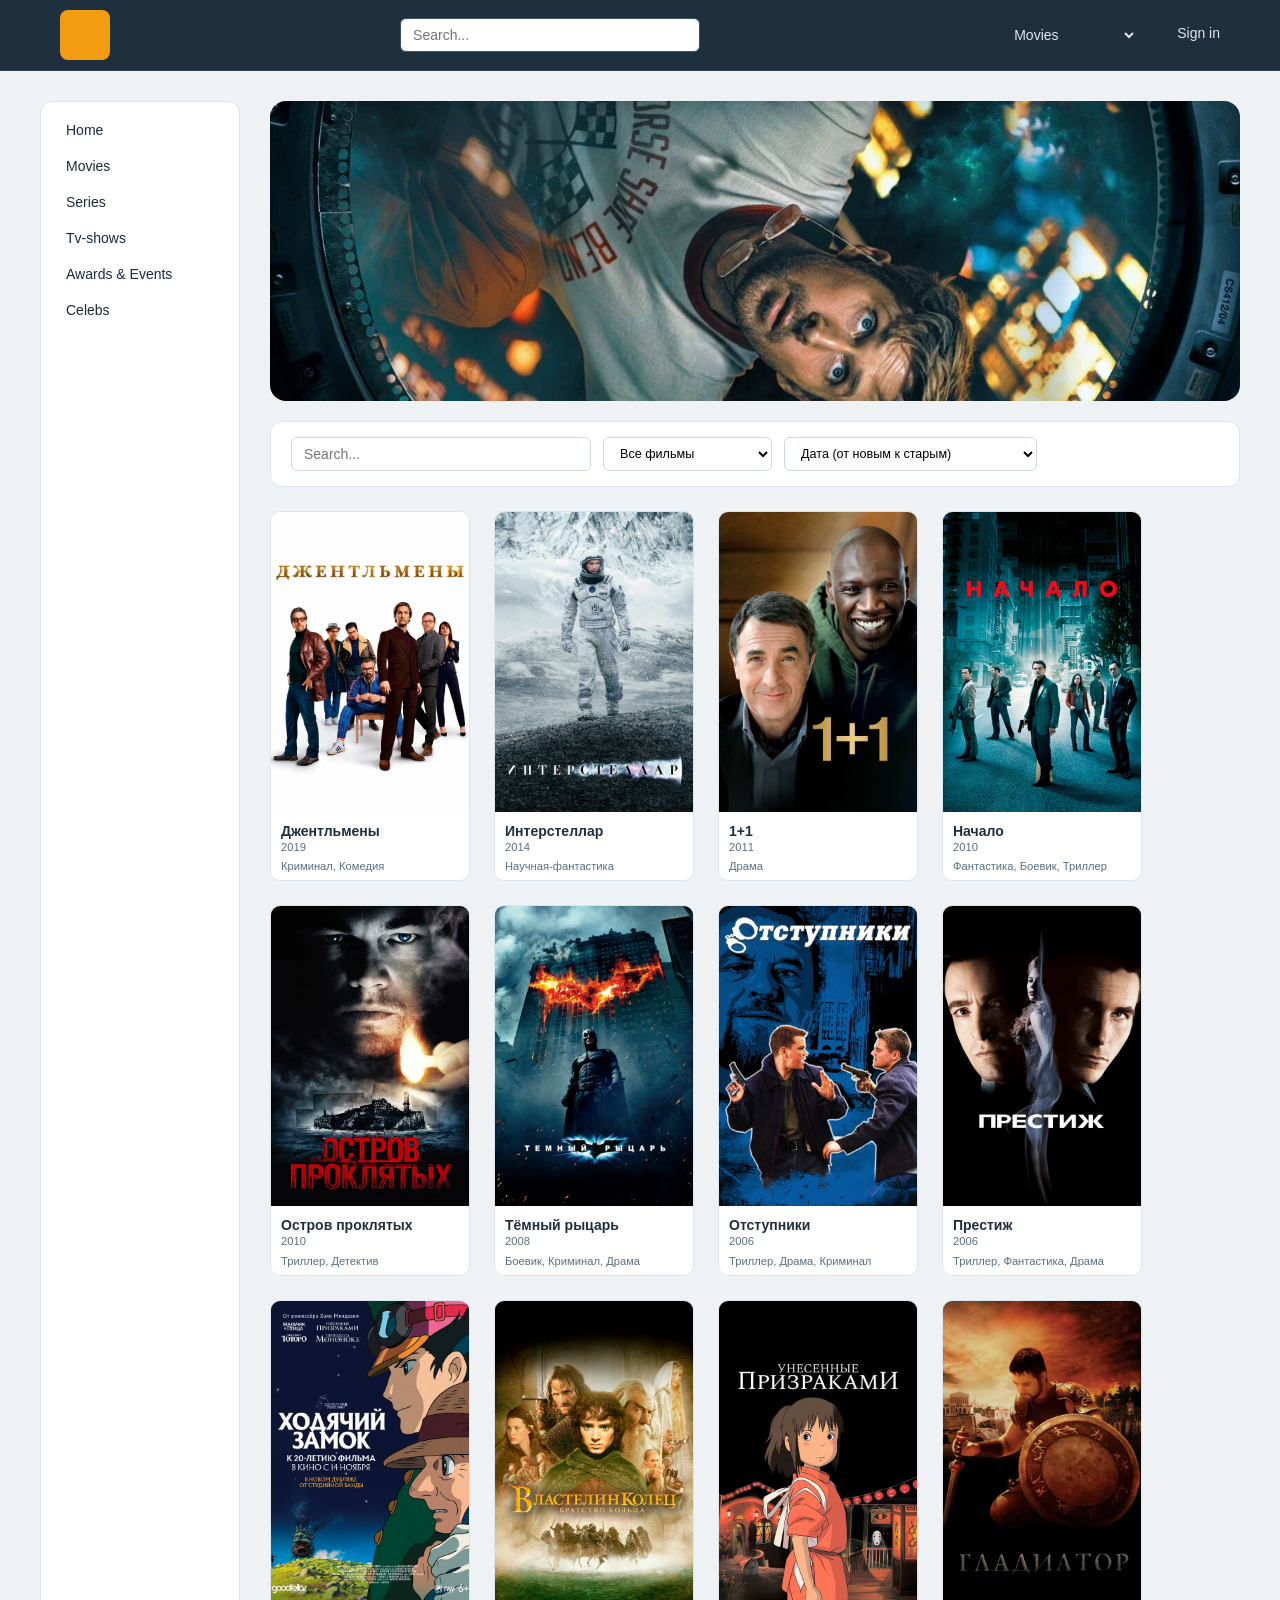
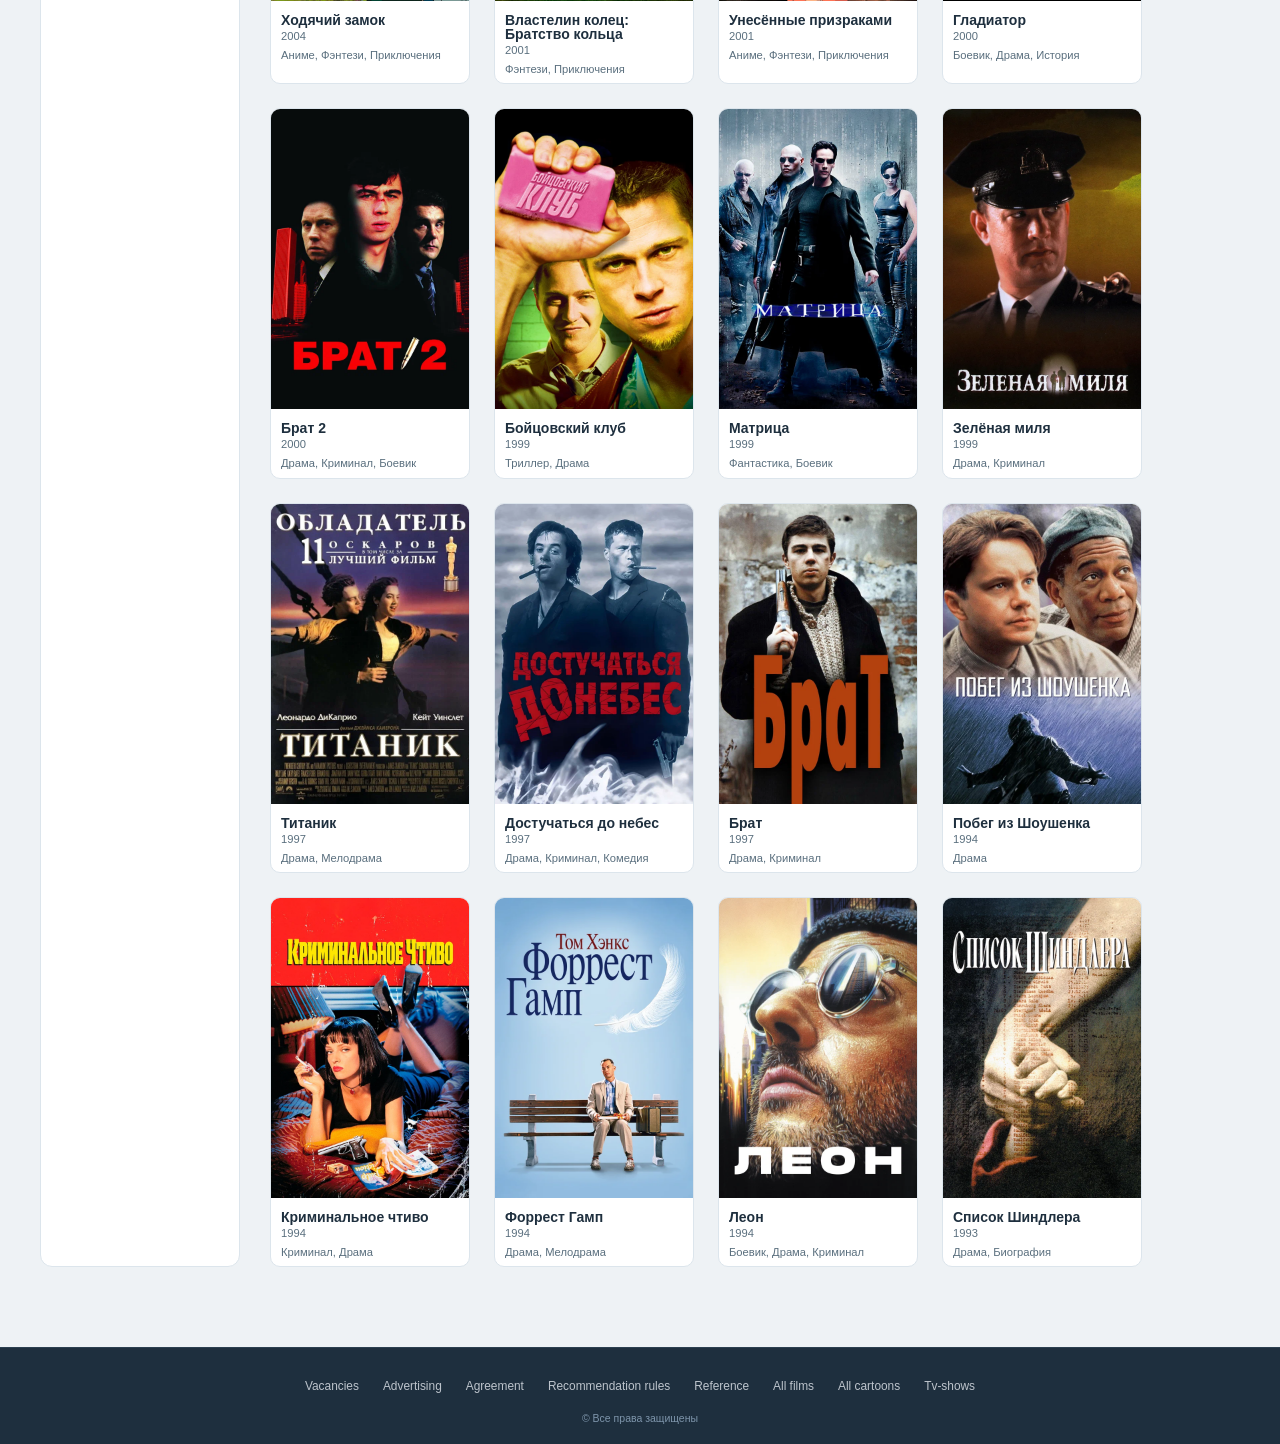
==== index.html @ ff0f5ed8 "first" ====
<!DOCTYPE html>
<html lang="en">
<head>
    <meta charset="UTF-8">
    <meta name="viewport" content="width=device-width, initial-scale=1.0">
    <title>Document</title>
    <link rel="stylesheet" href="static/css/null.css">
    <link rel="stylesheet" href="static/css/allPages.css">
    <link rel="stylesheet" href="static/css/mainPage.css">
</head>
<body>
    <div class="content">
        <header>
            <div class="container header-container">
                <a href="index.html"><div class="logo"></div></a>
                <input type="search" class="header-searchbox" placeholder="Search...">
                <nav class="header-nav">
                    <ul class="header-nav_list">
                        <li class="header-nav_list_item">
                            <select name="navigation_items" class="navigation_items">
                                <option value="Movies">Movies</option>
                                <option value="TvShows">Tv Shows</option>
                                <option value="AwardsAndEvents">Awards & Events</option>
                                <option value="Watch">Watch</option>
                                <option value="Celebs">Celebs</option>
                            </select>
                        </li>
                        <li class="header-nav_list_item"><a href="./friends.html" id="community"></a></li>
                        <li class="header-nav_list_item"><a id="login"></a></li>
                    </ul>
                </nav>
            </div>
        </header>
        <main>
            <div class="container main-container">
                <aside class="main-sidebar">
                    <ul class="content_nav">
                        <li class="content_nav_item">
                            <a href="" class="content_nav_item_link">Home</a>
                        </li>
                        <li class="content_nav_item">
                            <a href="" class="content_nav_item_link">Movies</a>
                        </li>
                        <li class="content_nav_item">
                            <a href="" class="content_nav_item_link">Series</a>
                        </li>
                        <li class="content_nav_item">
                            <a href="" class="content_nav_item_link">Tv-shows</a>
                        </li>
                        <li class="content_nav_item">
                            <a href="" class="content_nav_item_link">Awards & Events</a>
                        </li>
                        <li class="content_nav_item">
                            <a href="" class="content_nav_item_link">Celebs</a>
                        </li>
                    </ul>   
                </aside>
                <div class="main-content">
                    <div class="main_image"></div>
                    <form method="get" id="main_form">
                        <input type="search" class="main_content_searchbox" placeholder="Search...">
                        <select name="genres" id="filtres_select">
                            <option value="all">Все фильмы</option>
                        </select>
                        <select name="sort" id="sort_select">
                            <option value="date">Дата (от новым к старым)</option>
                            <option value="date-reverse">Дата (от старых к новым)</option>
                            <option value="alphabet">По алфавиту</option>
                            <option value="reverse-alphabet">По алфавиту (в обратном порядке)</option>
                        </select>
                    </form>
                    <div class="titles_list">                                                                                                              
                    </div>
                </div>
            </div>
        </main>
    </div>
    <footer>
        <div class="container footer_container">
            <ul class="extra_information_list">
                <li class="extra_information_list_item">
                    <a href="">Vacancies</a>
                </li>
                <li class="extra_information_list_item">
                    <a href="">Advertising</a>
                </li>
                <li class="extra_information_list_item">
                    <a href="">Agreement</a>
                </li>
                <li class="extra_information_list_item">
                    <a href="">Recommendation rules</a>
                </li>
                <li class="extra_information_list_item">
                    <a href="">Reference</a>
                </li>
                <li class="extra_information_list_item">
                    <a href="">All films</a>
                </li>
                <li class="extra_information_list_item">
                    <a href="">All cartoons</a>
                </li>
                <li class="extra_information_list_item">
                    <a href="">Tv-shows</a>
                </li>
            </ul>
            <p class="rights">&copy; Все права защищены</p>
        </div>
    </footer>
    <script src="./static/js/main.js" type="module"></script>
</body>
</html>
---- static/css/null.css ----
* {
  padding: 0;
  margin: 0;
  border: 0;
}

*, *:before, *:after {
  box-sizing: border-box;
}

:focus, :active {
  outline: none;
}

a:focus, a:active {
  outline: none;
}

nav, footer, header, aside {
  display: block;
}

html, body {
  height: 100%;
  width: 100%;
  font-size: 100%;
  line-height: 1;
  font-size: 14px;
  -ms-text-size-adjust: 100%;
  -moz-text-size-adjust: 100%;
  -webkit-text-size-adjust: 100%;
}

input, button, textarea {
  font-family: inherit;
}

input::-ms-clear {
  display: none;
}

button {
  cursor: pointer;
}

button::-moz-focus-inner {
  padding: 0;
  border: 0;
}

a, a:visited {
  text-decoration: none;
  color: inherit;
}

a:hover {
  text-decoration: none;
}

ul li {
  list-style: none;
}

img {
  vertical-align: top;
}

h1, h2, h3, h4, h5, h6 {
  font-size: inherit;
  font-weight: inherit;
}
---- static/css/allPages.css ----
* {
    margin: 0;
    padding: 0;
    box-sizing: border-box;
}

body {
    font-family: Arial, Helvetica, sans-serif;
    background-color: #eef2f5;
    color: #1a2a3a;
}

.content {
    min-height: 100vh;
}

.container {
    width: 1200px;
    margin: 0 auto;
    padding: 0 20px;
}

/* ----- Header (общий) ----- */
header {
    background-color: #1e2f3e;
    border-bottom: 1px solid #2c4050;
}

.header-container {
    display: flex;
    align-items: center;
    justify-content: space-between;
    padding: 10px 20px;
}

.logo {
    width: 50px;
    height: 50px;
    background-color: #f39c12;
    border-radius: 8px;
}

.header-searchbox {
    width: 300px;
    padding: 8px 12px;
    border: 1px solid #3a5266;
    background-color: #ffffff;
    border-radius: 6px;
    font-size: 14px;
}

.header-nav_list {
    display: flex;
    list-style: none;
}

.header-nav_list_item {
    margin-left: 20px;
}

.header-nav_list_item a,
.header-nav_list_item select {
    color: #e0e6ed;
    text-decoration: none;
    background: none;
    border: none;
    font-size: 14px;
    cursor: pointer;
}

.header-nav_list_item a:hover,
.header-nav_list_item select:hover {
    color: #f39c12;
}

/* ----- Карточки фильмов (общие для главной и профиля) ----- */
.titles_list {
    display: flex;
    flex-wrap: wrap;
    gap: 24px;
    margin-top: 24px;
}

.title {
    width: 200px;
    background: #ffffff;
    border: 1px solid #dce5ec;
    border-radius: 10px;
    overflow: hidden;
    cursor: pointer;
    transition: box-shadow 0.2s;
}

.title:hover {
    box-shadow: 0 4px 12px rgba(0,0,0,0.1);
}

.title_image {
    width: 100%;
    height: 300px;
    background-color: #bdc4cc;
    background-size: cover;
    background-position: center;
}

.title_name {
    font-weight: bold;
    margin: 12px 10px 4px;
    font-size: 1rem;
    color: #1e2f3e;
}

.year,
.tags {
    margin: 0 10px 8px;
    font-size: 0.8rem;
    color: #5a6f7e;
}

.tags {
    white-space: nowrap;
    overflow: hidden;
    text-overflow: ellipsis;
}

/* ----- Блок рецензий (общий для страницы фильма и профиля) ----- */
.reviewContainer {
    background: #ffffff;
    border: 1px solid #dce5ec;
    border-radius: 16px;
    padding: 18px;
    margin-bottom: 16px;
}

.reviewAuthor {
    font-weight: bold;
    margin-bottom: 8px;
    color: #f39c12;
}

.reviewTitle {
    font-size: 1rem;
    font-weight: 600;
    margin-bottom: 6px;
}

.reviewText {
    font-size: 0.9rem;
    line-height: 1.4;
}

/* ----- Оценки (звёзды) ----- */
.raiting {
    display: flex;
    gap: 4px;
    margin-top: 8px;
}

.raitingStar {
    width: 18px;
    height: 18px;
    background-image: url("../img/Star.svg");
    background-size: contain;
    background-repeat: no-repeat;
}

.error_alert {
    color: #e74c3c;
    margin-top: 12px;
}

/* ----- Кнопки рекомендаций (общие для главной) ----- */
#recomendationsButton,
#friendsRecomendationsButton {
    background: none;
    border: 1px solid #f39c12;
    color: #f39c12;
    cursor: pointer;
    padding: 8px 16px;
    border-radius: 30px;
    font-weight: bold;
    font-size: 0.9rem;
    min-width: 160px;
    text-align: center;
    transition: all 0.2s;
}

#recomendationsButton:hover,
#friendsRecomendationsButton:hover {
    background-color: #f39c12;
    color: #1e2f3e;
}

/* ----- Footer (общий) ----- */
footer {
    background: #1e2f3e;
    border-top: 1px solid #2c4050;
    margin-top: 50px;
    padding: 30px 0 20px;
    text-align: center;
}

.extra_information_list {
    display: flex;
    justify-content: center;
    gap: 24px;
    list-style: none;
    margin-bottom: 20px;
}

.extra_information_list_item a {
    color: #bdc4cc;
    text-decoration: none;
    font-size: 0.85rem;
}

.extra_information_list_item a:hover {
    color: #f39c12;
}

.rights {
    font-size: 0.75rem;
    color: #7e95ab;
}
---- static/css/mainPage.css ----
.main-container {
    display: flex;
    gap: 30px;
    padding: 30px 0;
}

.main-sidebar {
    width: 200px;
    background: #ffffff;
    border: 1px solid #dce5ec;
    border-radius: 12px;
    padding: 15px;
}

.content_nav_item_link {
    color: #2c4050;
    text-decoration: none;
    display: block;
    padding: 6px 10px;
    border-radius: 6px;
}

.main_image {
    height: 300px;
    background-color: #bdc4cc;
    border-radius: 16px;
    margin-bottom: 20px;
}

form {
    background: #ffffff;
    padding: 15px 20px;
    margin-bottom: 20px;
    border: 1px solid #dce5ec;
    border-radius: 12px;
    display: flex;
    flex-wrap: wrap;
    align-items: center;
    gap: 12px;
}

.main_content_searchbox {
    width: 300px;
    padding: 8px 12px;
    border: 1px solid #cbd8e4;
    border-radius: 6px;
    font-size: 14px;
}

.content_nav_item {
    margin-bottom: 10px;
}

.content_nav_item_link:hover {
    background-color: #fef5e8;
    color: #f39c12;
}

.main-content {
    flex: 1;
}

.main_content_searchbox {
    width: 300px;
    padding: 8px 12px;
    border: 1px solid #cbd8e4;
    border-radius: 6px;
    font-size: 14px;
}

#filtres_select,
#sort_select {
    padding: 8px 12px;
    border: 1px solid #cbd8e4;
    border-radius: 6px;
    background: #ffffff;
    font-size: 0.9rem;
}

.main_image {

    background-image: url("../img/miniposter.jpg");
    background-repeat: no-repeat;
    background-size: cover;
    background-position: -20%;

}
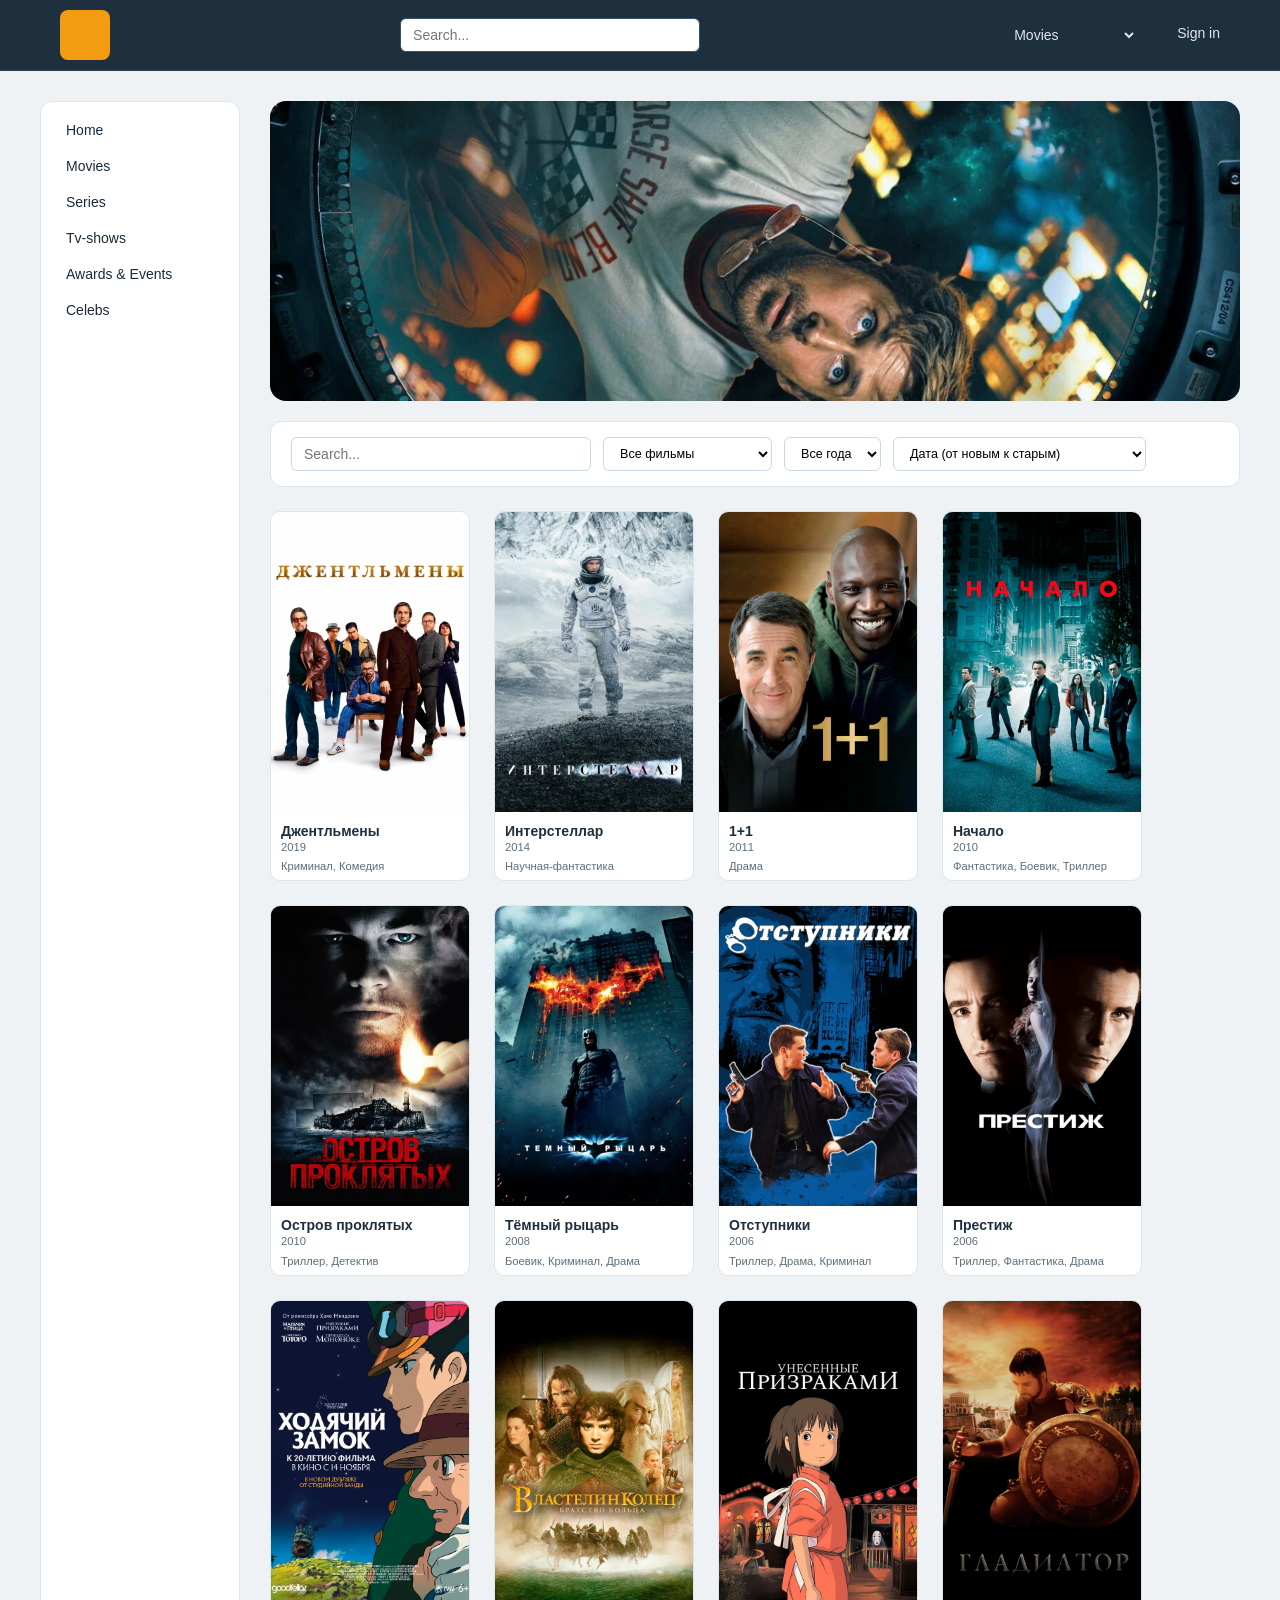
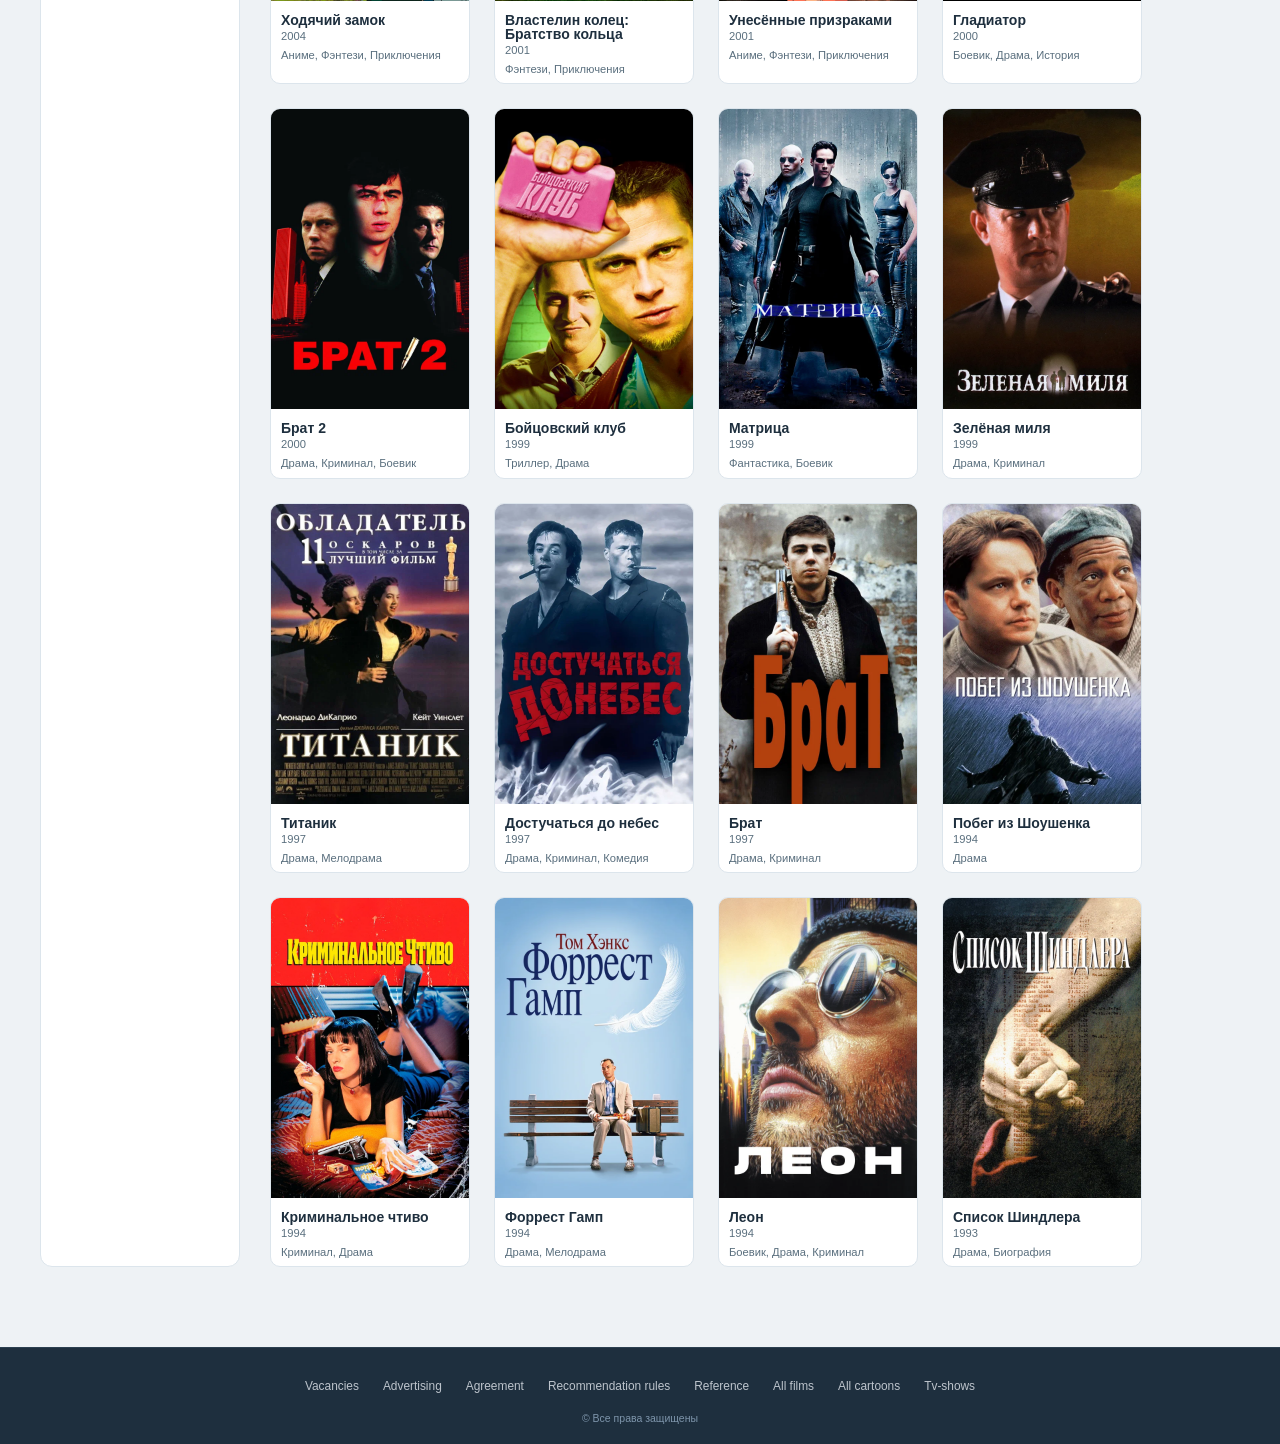
==== commit a39324ba: "dfsfd" ====
--- a/index.html
+++ b/index.html
@@ -62,6 +62,9 @@
                         <select name="genres" id="filtres_select">
                             <option value="all">Все фильмы</option>
                         </select>
+                        <select name="years" id="years_select">
+                            <option value="all">Все года</option>
+                        </select>
                         <select name="sort" id="sort_select">
                             <option value="date">Дата (от новым к старым)</option>
                             <option value="date-reverse">Дата (от старых к новым)</option>
--- a/static/css/mainPage.css
+++ b/static/css/mainPage.css
@@ -69,7 +69,8 @@
 }
 
 #filtres_select,
-#sort_select {
+#sort_select,
+#years_select {
     padding: 8px 12px;
     border: 1px solid #cbd8e4;
     border-radius: 6px;
